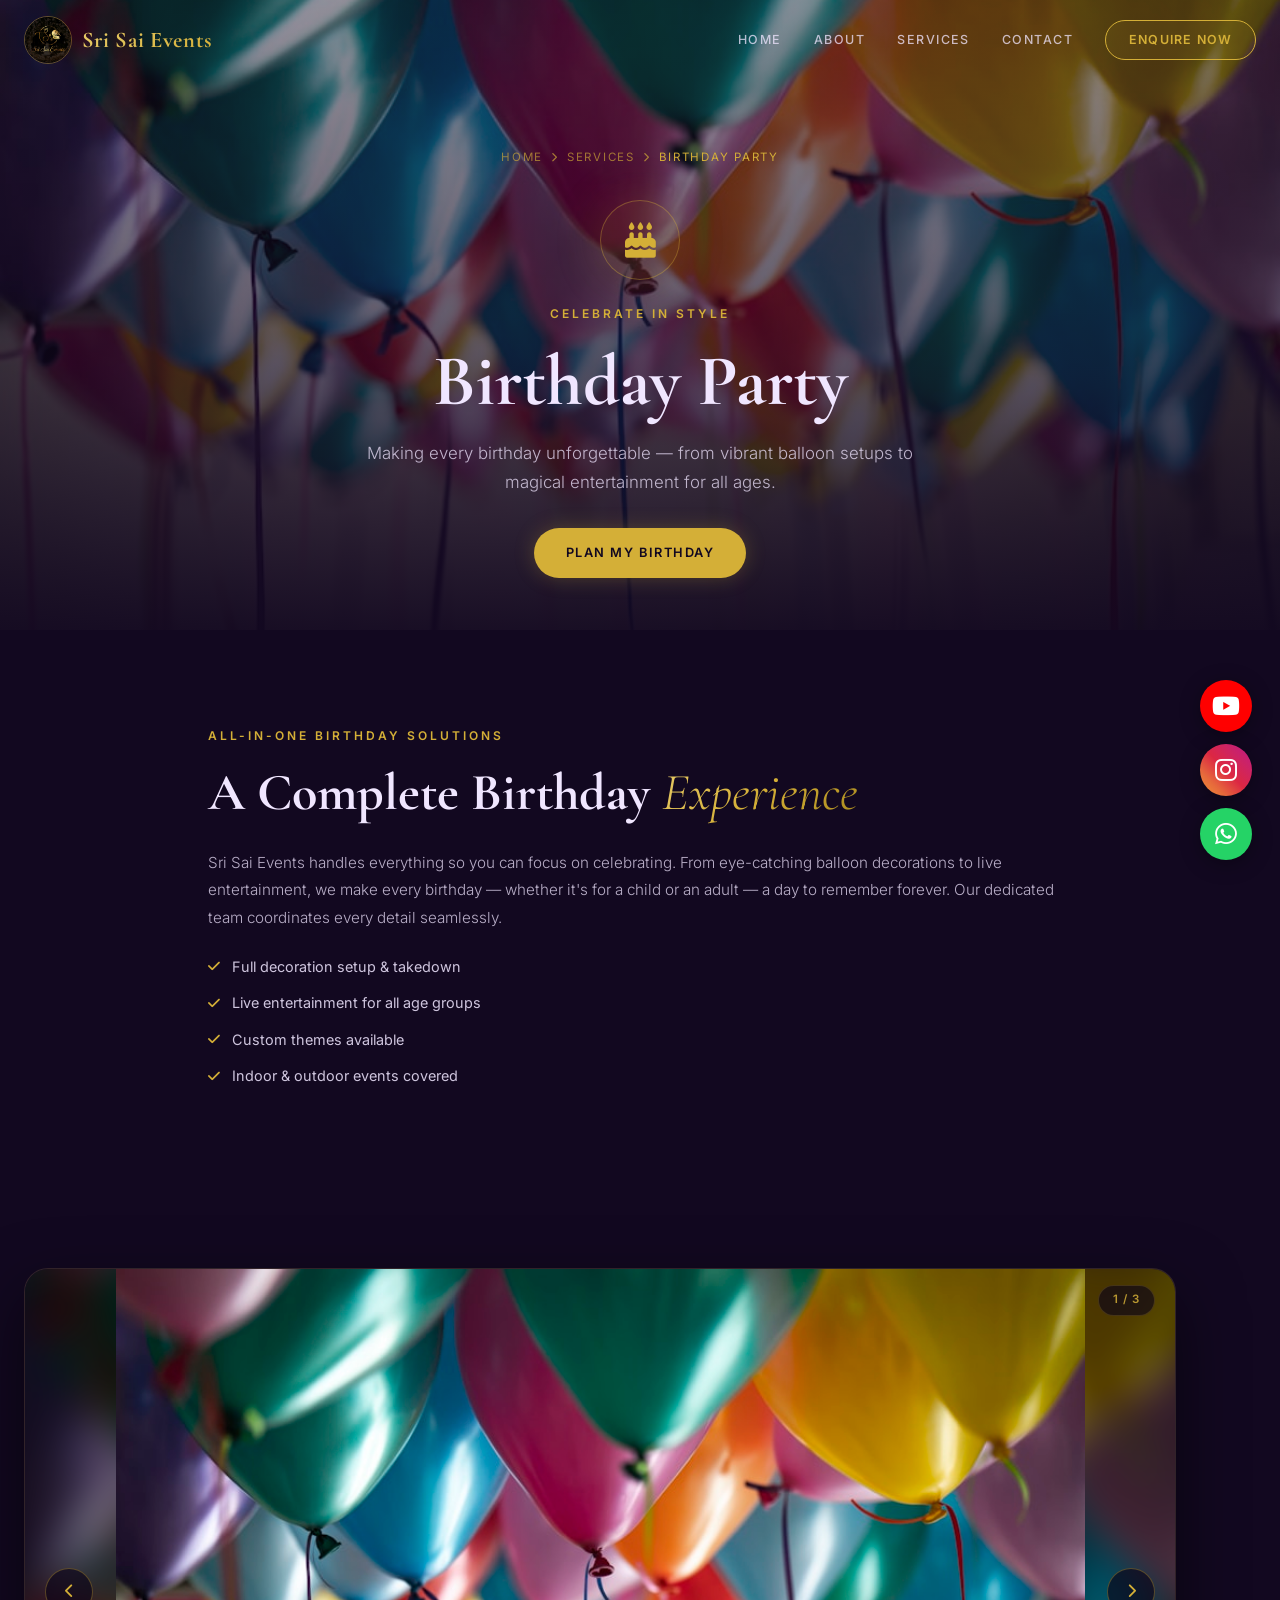
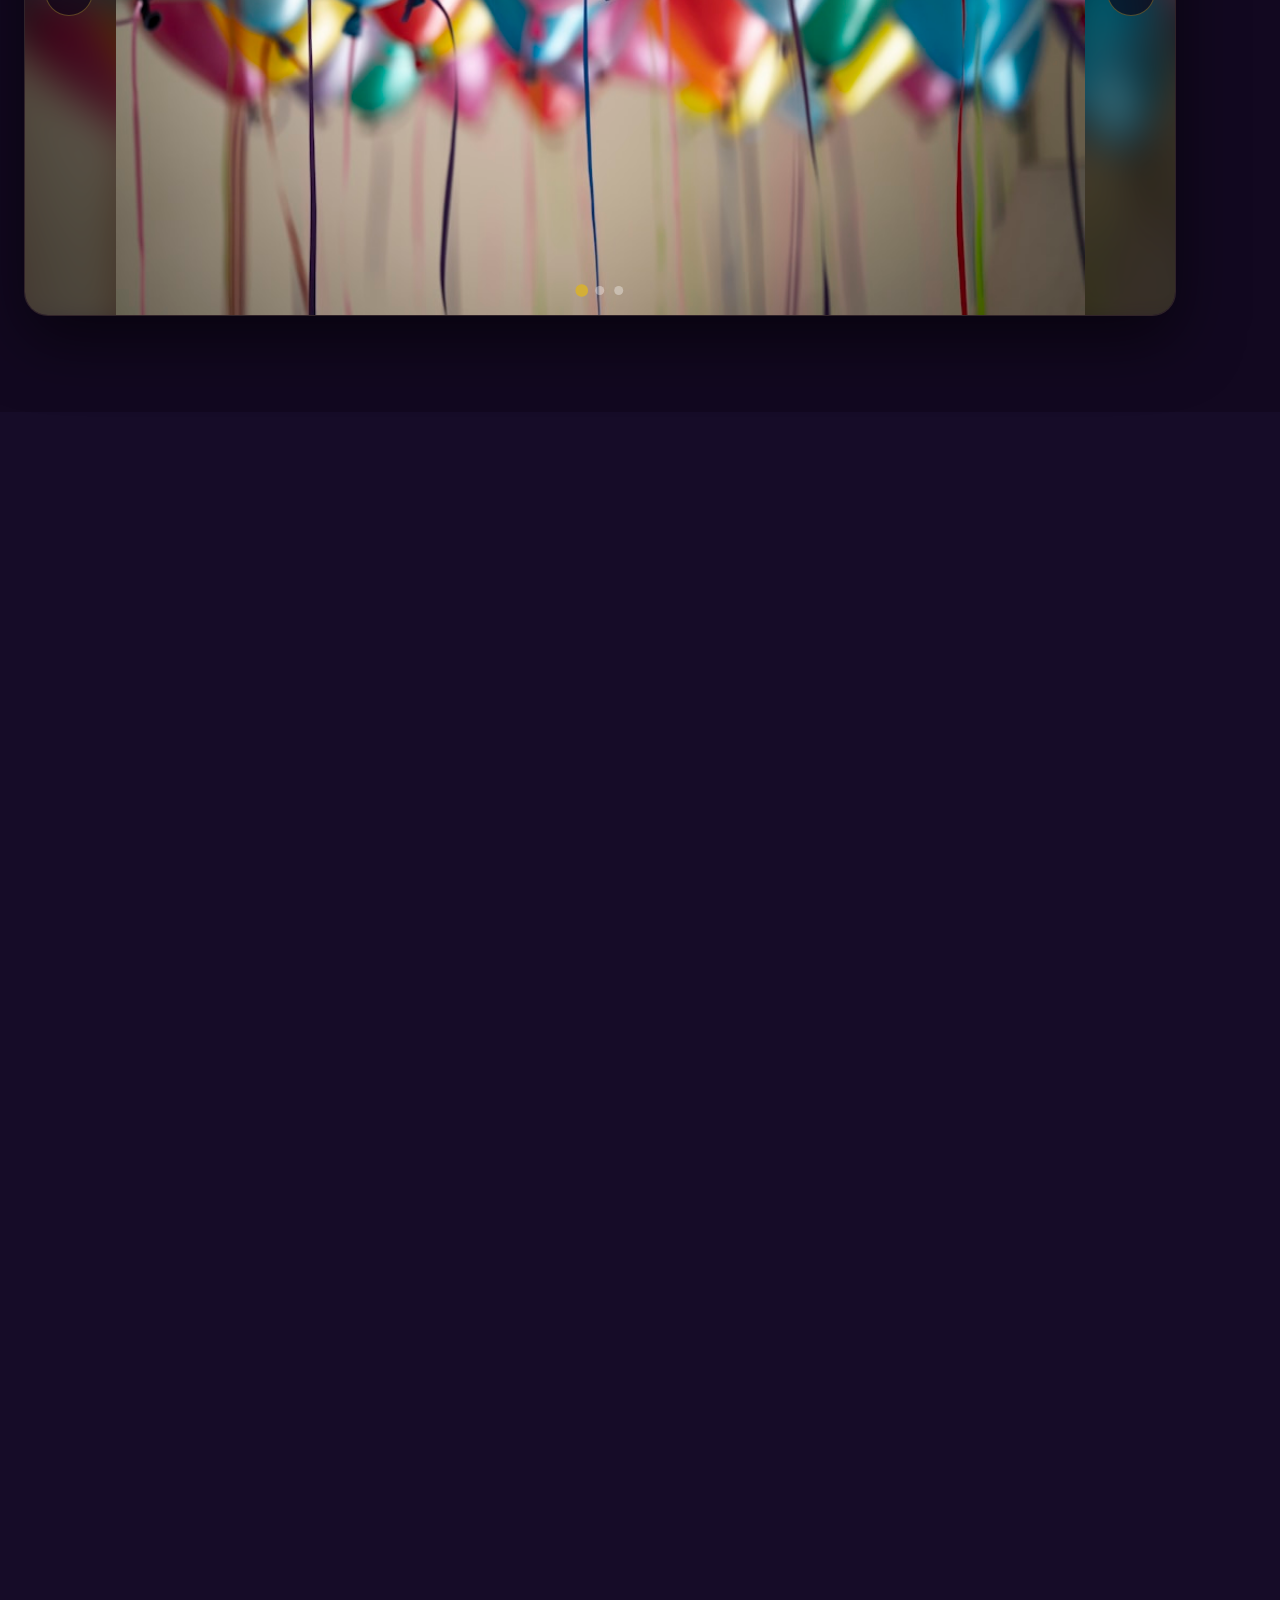
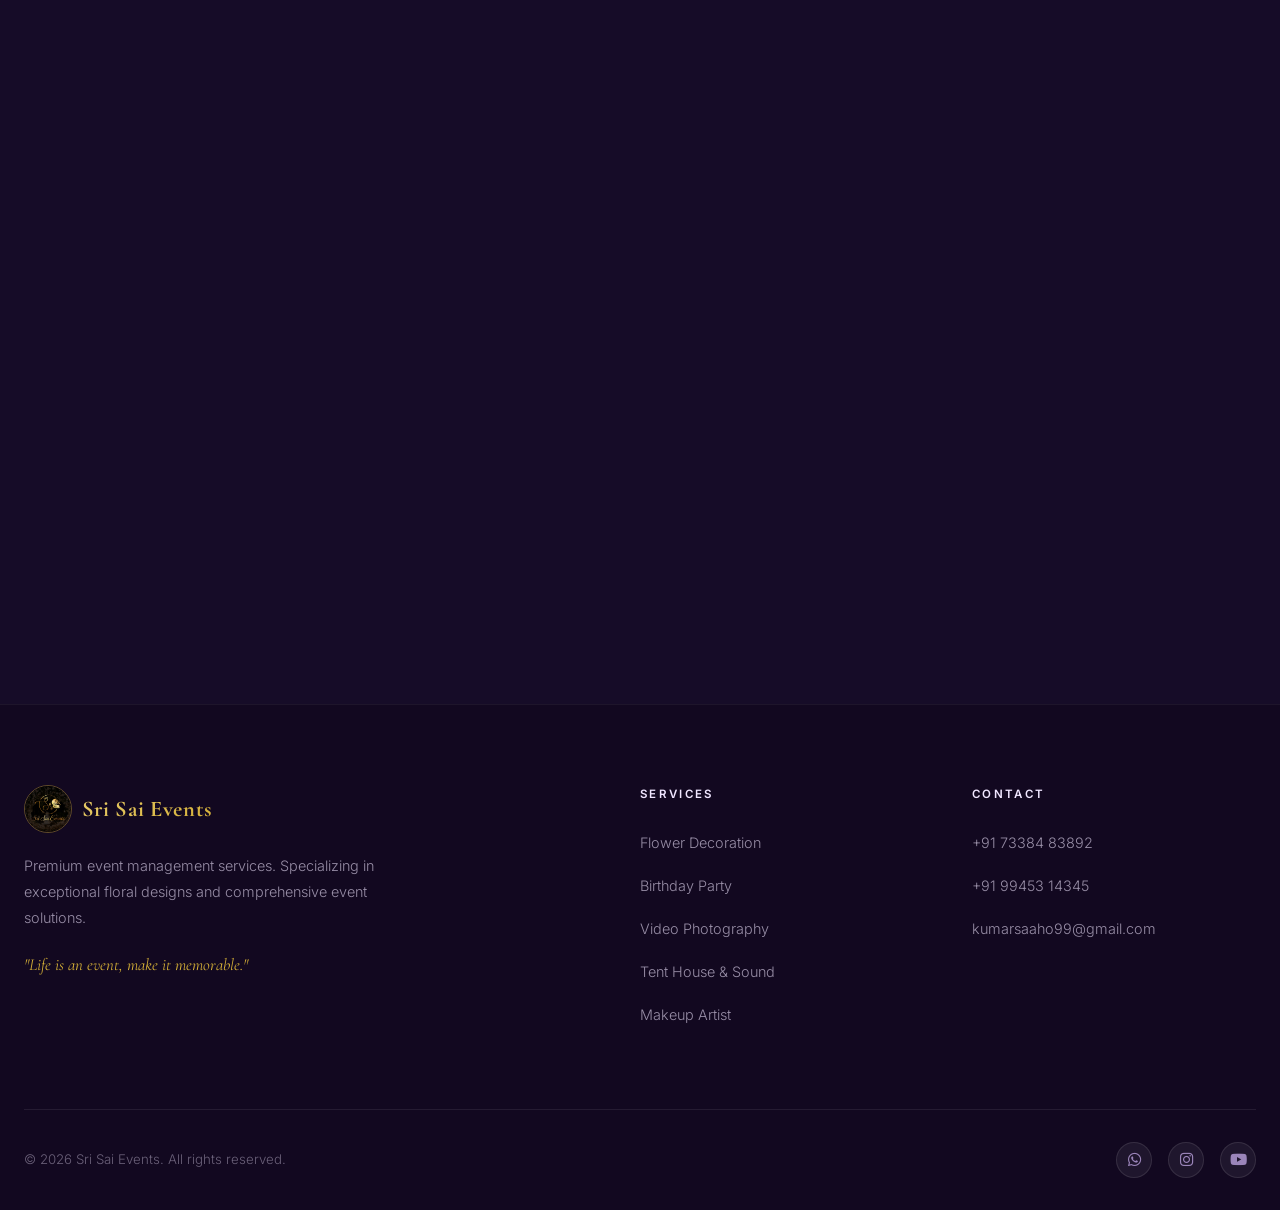
==== birthday-party.html @ 198c465e "Initial Version" ====
<!DOCTYPE html>
<html lang="en">
<head>
  <meta charset="UTF-8" />
  <meta name="viewport" content="width=device-width, initial-scale=1.0" />
  <title>Birthday Party Services | Sri Sai Events</title>
  <!-- Local fonts (no Google Fonts CDN dependency) -->
  <link rel="stylesheet" href="css/google-fonts.css" />
  <!-- Local Font Awesome (no CDN dependency) -->
  <link rel="stylesheet" href="css/fontawesome/css/all.min.css" />
  <link rel="stylesheet" href="styles.css" />
  <link rel="stylesheet" href="service-pages.css" />
</head>
<body>

  <!-- NAVBAR -->
  <nav id="navbar">
    <div class="container nav-inner">
      <a href="index.html" class="nav-logo">
        <img src="logo.png" alt="Sri Sai Events Logo" class="nav-logo-img" />
        <span class="logo-text">Sri Sai Events</span>
      </a>
      <div class="nav-links">
        <a href="index.html" class="nav-link">Home</a>
        <a href="index.html#about" class="nav-link">About</a>
        <a href="index.html#gallery" class="nav-link">Services</a>
        <a href="index.html#contact" class="nav-link">Contact</a>
        <a href="index.html#contact" class="btn-outline-gold">Enquire Now</a>
      </div>
      <button class="hamburger" id="hamburger" aria-label="Toggle menu">
        <span></span><span></span><span></span>
      </button>
    </div>
    <div class="mobile-menu" id="mobileMenu">
      <a href="index.html" class="mobile-link" onclick="closeMobile()">Home</a>
      <a href="index.html#gallery" class="mobile-link" onclick="closeMobile()">Services</a>
      <a href="index.html#contact" class="mobile-link" onclick="closeMobile()">Contact</a>
      <a href="index.html#contact" class="btn-gold mobile-cta" onclick="closeMobile()">Enquire Now</a>
    </div>
  </nav>

  <!-- PAGE HERO -->
  <section class="page-hero">
    <div class="page-hero-bg">
      <img src="images/birthday-party/01.jpg" alt="Birthday party by Sri Sai Events" />
    </div>
    <div class="page-hero-overlay"></div>
    <div class="page-hero-content container">
      <nav class="breadcrumb">
        <a href="index.html">Home</a>
        <i class="fa-solid fa-chevron-right" style="font-size:0.6rem"></i>
        <a href="index.html#services">Services</a>
        <i class="fa-solid fa-chevron-right" style="font-size:0.6rem"></i>
        <span>Birthday Party</span>
      </nav>
      <div class="page-hero-icon"><i class="fa-solid fa-cake-candles"></i></div>
      <p class="section-eyebrow">Celebrate in Style</p>
      <h1 class="page-hero-title">Birthday Party</h1>
      <p class="page-hero-desc">Making every birthday unforgettable — from vibrant balloon setups to magical entertainment for all ages.</p>
      <a href="index.html#contact" class="btn-gold">Plan My Birthday</a>
    </div>
  </section>

  <!-- OVERVIEW (with integrated gallery) -->
  <section class="sp-overview section-pad">
    <div class="container">
      <div class="sp-overview-text fade-in" style="max-width: 54rem; margin: 0 auto 3rem;">
        <p class="section-eyebrow">All-in-One Birthday Solutions</p>
        <h2 class="section-title">A Complete Birthday <span class="gold-italic">Experience</span></h2>
        <p class="sp-desc">Sri Sai Events handles everything so you can focus on celebrating. From eye-catching balloon decorations to live entertainment, we make every birthday — whether it's for a child or an adult — a day to remember forever. Our dedicated team coordinates every detail seamlessly.</p>
        <div class="sp-highlights">
          <div class="sp-highlight-item"><i class="fa-solid fa-check"></i> Full decoration setup & takedown</div>
          <div class="sp-highlight-item"><i class="fa-solid fa-check"></i> Live entertainment for all age groups</div>
          <div class="sp-highlight-item"><i class="fa-solid fa-check"></i> Custom themes available</div>
          <div class="sp-highlight-item"><i class="fa-solid fa-check"></i> Indoor & outdoor events covered</div>
        </div>
      </div>

      <!-- Gallery integrated into overview — dynamically populated from images/birthday-party/ -->
      <div class="section-header" style="margin-bottom: 2rem;">
        <p class="section-eyebrow fade-in">Our Work</p>
        <h2 class="section-title fade-in delay-1">Birthday <span class="gold-italic">Highlights</span></h2>
      </div>
      <div class="sp-gallery-carousel" id="birthday-gallery" data-image-folder="images/birthday-party">
        <!-- Slides injected by JavaScript -->
        <button class="sgc-btn sgc-prev" aria-label="Previous slide"><i class="fa-solid fa-chevron-left"></i></button>
        <button class="sgc-btn sgc-next" aria-label="Next slide"><i class="fa-solid fa-chevron-right"></i></button>
        <div class="sgc-dots"></div>
        <span class="sgc-counter"></span>
      </div>
    </div>
  </section>

  <!-- SUB-SERVICES -->
  <section class="sp-sub section-pad" style="background:var(--bg-alt)">
    <div class="container">
      <div class="section-header">
        <p class="section-eyebrow fade-in">Our Services</p>
        <h2 class="section-title fade-in delay-1">Everything You Need for a <span class="gold-italic">Perfect Birthday</span></h2>
      </div>
      <div class="sub-services-grid">

        <div class="sub-service-card fade-in">
          <div class="ss-icon"><i class="fa-solid fa-circle-dot"></i></div>
          <h3 class="ss-name">Balloon Decoration</h3>
          <p class="ss-desc">Creative balloon arches, columns, bouquets, ceiling installations, and number/letter balloons — turning any space into a festive wonderland.</p>
          <ul class="ss-list">
            <li>Balloon arches &amp; pillars</li>
            <li>Ceiling balloon installations</li>
            <li>Number &amp; letter balloons</li>
            <li>Themed balloon setups</li>
          </ul>
        </div>

        <div class="sub-service-card fade-in delay-1">
          <div class="ss-icon"><i class="fa-solid fa-wand-sparkles"></i></div>
          <h3 class="ss-name">Magic Show</h3>
          <p class="ss-desc">An enchanting live magic performance that captivates both kids and adults. Our professional magicians create moments of wonder and laughter.</p>
          <ul class="ss-list">
            <li>Stage magic performances</li>
            <li>Interactive audience magic</li>
            <li>Illusion &amp; mind-reading acts</li>
            <li>Kid-friendly magic routines</li>
          </ul>
        </div>

        <div class="sub-service-card fade-in delay-2">
          <div class="ss-icon"><i class="fa-solid fa-hands-holding"></i></div>
          <h3 class="ss-name">Carry Catcher</h3>
          <p class="ss-desc">Professional event support staff who assist guests, manage the flow of the celebration, and ensure every moment runs perfectly.</p>
          <ul class="ss-list">
            <li>Guest assistance &amp; coordination</li>
            <li>Gift &amp; goodie bag management</li>
            <li>Event flow management</li>
            <li>Setup &amp; clearance support</li>
          </ul>
        </div>

        <div class="sub-service-card fade-in delay-3">
          <div class="ss-icon"><i class="fa-solid fa-wind"></i></div>
          <h3 class="ss-name">Balloon Modelling</h3>
          <p class="ss-desc">Interactive balloon twisting and modelling by skilled artists — creating animals, flowers, swords, and custom shapes on the spot.</p>
          <ul class="ss-list">
            <li>Animal &amp; character models</li>
            <li>Flower &amp; hat creations</li>
            <li>Custom guest requests</li>
            <li>Live interaction with kids</li>
          </ul>
        </div>

        <div class="sub-service-card fade-in">
          <div class="ss-icon"><i class="fa-solid fa-pen-nib"></i></div>
          <h3 class="ss-name">Tattoo Artist</h3>
          <p class="ss-desc">Fun temporary tattoo designs applied by a skilled artist — a big hit with kids and adults alike. Safe, vibrant, and washes off easily.</p>
          <ul class="ss-list">
            <li>100+ design options</li>
            <li>Glitter &amp; henna tattoos</li>
            <li>Custom name/character tattoos</li>
            <li>Safe, skin-friendly materials</li>
          </ul>
        </div>

        <div class="sub-service-card fade-in delay-1">
          <div class="ss-icon"><i class="fa-solid fa-microphone"></i></div>
          <h3 class="ss-name">Anchor / MC</h3>
          <p class="ss-desc">A dynamic, charismatic anchor who keeps the energy high, conducts games, announces segments, and makes your event truly memorable.</p>
          <ul class="ss-list">
            <li>Bilingual hosting (English &amp; Telugu)</li>
            <li>Interactive party games</li>
            <li>Cake-cutting ceremonies</li>
            <li>Birthday game coordination</li>
          </ul>
        </div>

      </div>
    </div>
  </section>

  <!-- CTA -->
  <section class="sp-cta section-pad" style="background:var(--bg-alt)">
    <div class="container">
      <div class="sp-cta-card fade-in">
        <div class="sp-cta-icon"><i class="fa-solid fa-cake-candles"></i></div>
        <h2 class="section-title">Let's Plan an <span class="gold-italic">Unforgettable Birthday!</span></h2>
        <p>Contact us today and we'll create the perfect birthday experience tailored just for you.</p>
        <div class="sp-cta-btns">
          <a href="https://wa.me/917338483892?text=Hi%20Sri%20Sai%20Events%2C%20I'm%20interested%20in%20Birthday%20Party%20services." target="_blank" class="btn-submit-wa"><i class="fa-brands fa-whatsapp"></i> WhatsApp Us</a>
          <a href="mailto:kumarsaaho99@gmail.com?subject=Enquiry%20-%20Birthday%20Party&body=Hi%20Sri%20Sai%20Events%2C%0A%0AI%20am%20interested%20in%20your%20Birthday%20Party%20services.%0A%0APlease%20contact%20me." class="btn-submit-email"><i class="fa-solid fa-envelope"></i> Email Us</a>
        </div>
      </div>
    </div>
  </section>

  <!-- FOOTER -->
  <footer class="footer">
    <div class="container">
      <div class="footer-grid">
        <div class="footer-brand">
          <a href="index.html" class="nav-logo">
            <img src="logo.png" alt="Sri Sai Events Logo" class="nav-logo-img" />
            <span class="logo-text">Sri Sai Events</span>
          </a>
          <p class="footer-desc">Premium event management services. Specializing in exceptional floral designs and comprehensive event solutions.</p>
          <p class="footer-tagline">"Life is an event, make it memorable."</p>
        </div>
        <div class="footer-links-col">
          <h4 class="footer-heading">Services</h4>
          <ul class="footer-list">
            <li><a href="flower-decoration.html">Flower Decoration</a></li>
            <li><a href="birthday-party.html">Birthday Party</a></li>
            <li><a href="video-photography.html">Video Photography</a></li>
            <li><a href="tent-house.html">Tent House &amp; Sound</a></li>
            <li><a href="makeup-artist.html">Makeup Artist</a></li>
          </ul>
        </div>
        <div class="footer-links-col">
          <h4 class="footer-heading">Contact</h4>
          <ul class="footer-list">
            <li><a href="tel:+917338483892">+91 73384 83892</a></li>
            <li><a href="tel:+919945314345">+91 99453 14345</a></li>
            <li><a href="mailto:kumarsaaho99@gmail.com">kumarsaaho99@gmail.com</a></li>
          </ul>
        </div>
      </div>
      <div class="footer-bottom">
        <p>&copy; <span id="year"></span> Sri Sai Events. All rights reserved.</p>
        <div class="footer-socials">
          <a href="https://wa.me/917338483892" target="_blank"><i class="fa-brands fa-whatsapp"></i></a>
          <a href="https://www.instagram.com/srisaievents143/" target="_blank"><i class="fa-brands fa-instagram"></i></a>
          <a href="https://www.youtube.com/@SriSaievents143/shorts" target="_blank"><i class="fa-brands fa-youtube"></i></a>
        </div>
      </div>
    </div>
  </footer>

  <!-- FLOATING BUTTONS -->
  <a href="https://www.youtube.com/@SriSaievents143/shorts" target="_blank" class="float-btn float-yt" aria-label="YouTube"><i class="fa-brands fa-youtube"></i><span class="float-tooltip">Our YouTube</span></a>
  <a href="https://www.instagram.com/srisaievents143/" target="_blank" class="float-btn float-insta" aria-label="Instagram"><i class="fa-brands fa-instagram"></i><span class="float-tooltip">Follow on Instagram</span></a>
  <a href="https://wa.me/917338483892" target="_blank" class="float-btn float-wa" aria-label="WhatsApp"><i class="fa-brands fa-whatsapp"></i><span class="float-tooltip">Chat on WhatsApp</span></a>

  <script src="script.js"></script>
</body>
</html>
---- css/google-fonts.css ----
@font-face {
  font-family: 'Cormorant Garamond';
  font-style: italic;
  font-weight: 300;
  font-display: swap;
  src: url('../fonts/cormorant/CormorantGaramond-LightItalic.ttf') format('truetype');
}
@font-face {
  font-family: 'Cormorant Garamond';
  font-style: italic;
  font-weight: 400;
  font-display: swap;
  src: url('../fonts/cormorant/CormorantGaramond-Italic.ttf') format('truetype');
}
@font-face {
  font-family: 'Cormorant Garamond';
  font-style: normal;
  font-weight: 400;
  font-display: swap;
  src: url('../fonts/cormorant/CormorantGaramond-Regular.ttf') format('truetype');
}
@font-face {
  font-family: 'Cormorant Garamond';
  font-style: normal;
  font-weight: 600;
  font-display: swap;
  src: url('../fonts/cormorant/CormorantGaramond-SemiBold.ttf') format('truetype');
}
@font-face {
  font-family: 'Cormorant Garamond';
  font-style: normal;
  font-weight: 700;
  font-display: swap;
  src: url('../fonts/cormorant/CormorantGaramond-Bold.ttf') format('truetype');
}
@font-face {
  font-family: 'Inter';
  font-style: normal;
  font-weight: 300;
  font-display: swap;
  src: url('../fonts/inter/Inter-Light.ttf') format('truetype');
}
@font-face {
  font-family: 'Inter';
  font-style: normal;
  font-weight: 400;
  font-display: swap;
  src: url('../fonts/inter/Inter-Regular.ttf') format('truetype');
}
@font-face {
  font-family: 'Inter';
  font-style: normal;
  font-weight: 500;
  font-display: swap;
  src: url('../fonts/inter/Inter-Medium.ttf') format('truetype');
}
@font-face {
  font-family: 'Inter';
  font-style: normal;
  font-weight: 600;
  font-display: swap;
  src: url('../fonts/inter/Inter-SemiBold.ttf') format('truetype');
}
---- styles.css ----
/* ═══════════════════════════════════════════════════════════
   SRI SAI EVENTS — styles.css
   Deep regal purple + gold theme
═══════════════════════════════════════════════════════════ */

/* ── VARIABLES ──────────────────────────────────────────── */
:root {
  --bg:          #120820;
  --bg-card:     #1a0e2e;
  --bg-alt:      #160c28;

  --gold:        #d4af37;
  --gold-light:  #e8cc6a;
  --gold-dark:   #a8891e;

  --fg:          #f0e6ff;
  --fg-muted:    #9b85ba;
  --fg-dim:      #6b5a82;

  --border:      rgba(212,175,55,0.18);
  --border-card: rgba(212,175,55,0.10);

  --radius:      1rem;
  --transition:  0.3s ease;

  --font-serif: 'Cormorant Garamond', Georgia, serif;
  --font-sans:  'Inter', system-ui, sans-serif;
}

/* ── RESET & BASE ───────────────────────────────────────── */
*, *::before, *::after { box-sizing: border-box; margin: 0; padding: 0; }
html { scroll-behavior: smooth; font-size: 16px; }
body {
  font-family: var(--font-sans);
  background: var(--bg);
  color: var(--fg);
  line-height: 1.7;
  overflow-x: hidden;
}
img { display: block; max-width: 100%; }
a { text-decoration: none; color: inherit; }
ul { list-style: none; }

/* ── UTILITY ────────────────────────────────────────────── */
.container { width: 100%; max-width: 1280px; margin: 0 auto; padding: 0 1.5rem; }
.section-pad { padding: 6rem 0; }

.section-eyebrow {
  font-family: var(--font-sans);
  font-size: 0.75rem;
  font-weight: 600;
  letter-spacing: 0.25em;
  text-transform: uppercase;
  color: var(--gold);
  margin-bottom: 1rem;
}

.section-title {
  font-family: var(--font-serif);
  font-size: clamp(2rem, 5vw, 3.25rem);
  font-weight: 700;
  color: var(--fg);
  line-height: 1.2;
}

.section-header { text-align: center; margin-bottom: 4rem; }

.gold-italic {
  font-style: italic;
  font-weight: 300;
  background: linear-gradient(135deg, var(--gold-light), var(--gold), var(--gold-dark));
  -webkit-background-clip: text;
  -webkit-text-fill-color: transparent;
  background-clip: text;
}

.gold { color: var(--gold); }

/* ── BUTTONS ────────────────────────────────────────────── */
.btn-gold {
  display: inline-flex; align-items: center; gap: 0.5rem;
  padding: 0.875rem 2rem;
  background: var(--gold); color: #120820;
  font-size: 0.8rem; font-weight: 700;
  letter-spacing: 0.12em; text-transform: uppercase;
  border-radius: 100px; border: none; cursor: pointer;
  transition: background var(--transition), transform var(--transition), box-shadow var(--transition);
  box-shadow: 0 0 20px rgba(212,175,55,0.25);
}
.btn-gold:hover { background: var(--gold-light); transform: translateY(-2px); box-shadow: 0 0 32px rgba(212,175,55,0.45); }

.btn-ghost-gold {
  display: inline-flex; align-items: center; gap: 0.5rem;
  padding: 0.875rem 2rem;
  background: transparent; color: var(--gold);
  font-size: 0.8rem; font-weight: 600;
  letter-spacing: 0.12em; text-transform: uppercase;
  border-radius: 100px; border: 1px solid rgba(212,175,55,0.5);
  transition: background var(--transition), transform var(--transition); cursor: pointer;
}
.btn-ghost-gold:hover { background: rgba(212,175,55,0.1); transform: translateY(-2px); }

.btn-ghost-red {
  display: inline-flex; align-items: center; gap: 0.5rem;
  padding: 0.875rem 2rem;
  background: transparent; color: #ff3b3b;
  font-size: 0.8rem; font-weight: 600;
  letter-spacing: 0.12em; text-transform: uppercase;
  border-radius: 100px; border: 1px solid rgba(255,59,59,0.5);
  transition: background var(--transition), transform var(--transition); cursor: pointer;
}
.btn-ghost-red:hover { background: rgba(255,59,59,0.1); transform: translateY(-2px); }

.btn-outline-gold {
  display: inline-flex; align-items: center;
  padding: 0.5rem 1.4rem;
  background: rgba(212,175,55,0.08); color: var(--gold);
  font-size: 0.78rem; font-weight: 600;
  letter-spacing: 0.1em; text-transform: uppercase;
  border-radius: 100px; border: 1px solid var(--gold);
  transition: background var(--transition), color var(--transition);
}
.btn-outline-gold:hover { background: var(--gold); color: #120820; }

/* ── ANIMATIONS ─────────────────────────────────────────── */
.animate-in {
  opacity: 0; transform: translateY(32px);
  animation: slideUp 0.9s cubic-bezier(0.22,0.61,0.36,1) forwards;
}
.animate-in.delay-1 { animation-delay: 0.25s; }
.animate-in.delay-2 { animation-delay: 0.5s; }
.animate-in.delay-3 { animation-delay: 0.75s; }
.animate-in.delay-4 { animation-delay: 1s; }

@keyframes slideUp { to { opacity: 1; transform: translateY(0); } }

.fade-in {
  opacity: 0; transform: translateY(28px);
  transition: opacity 0.7s ease, transform 0.7s ease;
}
.fade-in.delay-1 { transition-delay: 0.15s; }
.fade-in.delay-2 { transition-delay: 0.3s; }
.fade-in.delay-3 { transition-delay: 0.45s; }
.fade-in.visible  { opacity: 1; transform: translateY(0); }

/* ── NAVBAR ─────────────────────────────────────────────── */
#navbar {
  position: fixed; top: 0; left: 0; right: 0; z-index: 1000;
  padding: 1rem 0;
  transition: background var(--transition), padding var(--transition), box-shadow var(--transition), border-color var(--transition);
  border-bottom: 1px solid transparent;
}
#navbar.scrolled {
  background: rgba(18,8,32,0.92);
  backdrop-filter: blur(16px); -webkit-backdrop-filter: blur(16px);
  padding: 0.6rem 0;
  box-shadow: 0 4px 32px rgba(0,0,0,0.4);
  border-color: rgba(255,255,255,0.05);
}

.nav-inner { display: flex; align-items: center; justify-content: space-between; }

.nav-logo { display: flex; align-items: center; gap: 0.6rem; }
.nav-logo-img {
  height: 3rem; width: 3rem;
  object-fit: cover; border-radius: 50%;
  border: 1px solid rgba(212,175,55,0.4);
}
.logo-text {
  font-family: var(--font-serif); font-size: 1.4rem; font-weight: 700;
  background: linear-gradient(135deg, var(--gold-light), var(--gold));
  -webkit-background-clip: text; -webkit-text-fill-color: transparent; background-clip: text;
  letter-spacing: 0.03em;
}

.nav-links { display: flex; align-items: center; gap: 2rem; }

.nav-link {
  font-size: 0.78rem; font-weight: 500;
  letter-spacing: 0.12em; text-transform: uppercase;
  color: rgba(240,230,255,0.75);
  transition: color var(--transition); position: relative;
}
.nav-link::after {
  content: ''; position: absolute; bottom: -4px; left: 0;
  width: 0; height: 2px; background: var(--gold);
  transition: width var(--transition);
}
.nav-link:hover { color: var(--gold); }
.nav-link:hover::after { width: 100%; }

.hamburger {
  display: none; flex-direction: column; gap: 5px;
  background: none; border: none; cursor: pointer; padding: 0.5rem;
}
.hamburger span {
  display: block; width: 24px; height: 2px;
  background: var(--gold); border-radius: 2px;
  transition: transform var(--transition), opacity var(--transition);
}
.hamburger.open span:nth-child(1) { transform: translateY(7px) rotate(45deg); }
.hamburger.open span:nth-child(2) { opacity: 0; }
.hamburger.open span:nth-child(3) { transform: translateY(-7px) rotate(-45deg); }

.mobile-menu {
  display: none; flex-direction: column; align-items: center; gap: 1.5rem;
  padding: 0 1.5rem;
  background: rgba(18,8,32,0.97); backdrop-filter: blur(20px);
  border-top: 1px solid rgba(255,255,255,0.06);
  max-height: 0; overflow: hidden;
  transition: max-height 0.4s ease, padding 0.4s ease;
}
.mobile-menu.open { max-height: 500px; padding: 2rem 1.5rem; }

.mobile-link {
  font-family: var(--font-serif); font-size: 1.1rem;
  letter-spacing: 0.15em; text-transform: uppercase;
  color: rgba(240,230,255,0.85); transition: color var(--transition);
}
.mobile-link:hover { color: var(--gold); }
.mobile-cta { margin-top: 0.5rem; }

/* ── HERO ───────────────────────────────────────────────── */
.hero {
  position: relative; min-height: 100vh;
  display: flex; align-items: center; justify-content: center;
  overflow: hidden;
}
.hero-bg { position: absolute; inset: 0; z-index: 0; }
.hero-bg-img { width: 100%; height: 100%; object-fit: cover; object-position: center; }
.hero-overlay {
  position: absolute; inset: 0;
  background: linear-gradient(to bottom, rgba(18,8,32,0.55) 0%, rgba(18,8,32,0.72) 50%, rgba(18,8,32,0.98) 100%);
}

.hero-content {
  position: relative; z-index: 10; text-align: center;
  display: flex; flex-direction: column; align-items: center; padding-top: 5rem;
}

.hero-brand-img {
  height: 14rem; width: 14rem;
  object-fit: cover; border-radius: 50%;
  box-shadow: 0 0 60px rgba(212,175,55,0.3), 0 0 120px rgba(212,175,55,0.1);
  border: 2px solid rgba(212,175,55,0.4);
  margin-bottom: 1.5rem;
}

.hero-eyebrow {
  font-size: 0.75rem; font-weight: 600;
  letter-spacing: 0.25em; text-transform: uppercase;
  color: var(--gold); margin-bottom: 1rem;
}

.hero-title {
  font-family: var(--font-serif);
  font-size: clamp(2.5rem, 8vw, 5.5rem);
  font-weight: 700; color: var(--fg); line-height: 1.15;
  margin-bottom: 2.5rem;
}

.hero-cta { display: flex; flex-wrap: wrap; gap: 1rem; justify-content: center; }

.scroll-indicator {
  position: absolute; bottom: 2.5rem; left: 50%; transform: translateX(-50%);
  display: flex; flex-direction: column; align-items: center; gap: 0.5rem; z-index: 10;
}
.scroll-label { font-size: 0.65rem; letter-spacing: 0.3em; text-transform: uppercase; color: rgba(212,175,55,0.6); }
.scroll-line {
  width: 1px; height: 3rem;
  background: linear-gradient(to bottom, var(--gold), transparent);
  animation: scrollPulse 2s ease-in-out infinite;
}
@keyframes scrollPulse {
  0%, 100% { transform: scaleY(1); opacity: 0.6; }
  50%       { transform: scaleY(1.3); opacity: 1; }
}

/* ── ABOUT ──────────────────────────────────────────────── */
.about { background: var(--bg-alt); }
.about-grid { display: grid; grid-template-columns: 1fr 1fr; gap: 5rem; align-items: center; }
.about-img-wrap { position: relative; }
.about-img-frame {
  border-radius: 50% 50% 1rem 1rem; overflow: hidden;
  border: 4px solid rgba(212,175,55,0.2); aspect-ratio: 4/5; position: relative;
}
.about-img-overlay { position: absolute; inset: 0; background: rgba(212,175,55,0.15); mix-blend-mode: overlay; z-index: 1; }
.about-img { width: 100%; height: 100%; object-fit: cover; }

.founded-badge {
  position: absolute; bottom: -2rem; right: -2rem;
  width: 10rem; height: 10rem;
  background: var(--bg); border: 1px solid rgba(212,175,55,0.3);
  border-radius: 50%; display: flex; flex-direction: column;
  align-items: center; justify-content: center;
  box-shadow: 0 10px 40px rgba(0,0,0,0.4);
}
.founded-year {
  font-family: var(--font-serif); font-size: 2.5rem; font-weight: 700;
  background: linear-gradient(135deg, var(--gold-light), var(--gold));
  -webkit-background-clip: text; -webkit-text-fill-color: transparent; background-clip: text;
  line-height: 1;
}
.founded-label { font-size: 0.65rem; letter-spacing: 0.2em; text-transform: uppercase; color: var(--fg-muted); margin-top: 0.25rem; }

.about-body { display: flex; flex-direction: column; gap: 1rem; color: rgba(240,230,255,0.75); font-weight: 300; margin: 1.75rem 0; }

.stats-grid { display: grid; grid-template-columns: 1fr 1fr; gap: 1.5rem; margin-top: 3rem; }
.stat-item { display: flex; align-items: center; gap: 1rem; }
.stat-icon {
  width: 3rem; height: 3rem; border-radius: 50%;
  background: rgba(212,175,55,0.1); display: flex; align-items: center;
  justify-content: center; color: var(--gold); font-size: 1.1rem; flex-shrink: 0;
}
.stat-value { font-family: var(--font-serif); font-size: 1.6rem; font-weight: 700; color: var(--fg); line-height: 1; }
.stat-label { font-size: 0.68rem; letter-spacing: 0.12em; text-transform: uppercase; color: var(--fg-muted); margin-top: 0.2rem; }

/* ── SERVICES ───────────────────────────────────────────── */
.services { background: var(--bg); }
.services-grid { display: grid; grid-template-columns: repeat(auto-fill, minmax(260px, 1fr)); gap: 1.5rem; }

.service-card {
  position: relative; padding: 2rem;
  border-radius: var(--radius); border: 1px solid var(--border-card);
  background: var(--bg-card);
  transition: border-color var(--transition), background var(--transition), transform var(--transition), box-shadow var(--transition);
  overflow: hidden;
}
.service-card::after {
  content: ''; position: absolute; inset: 0; border-radius: var(--radius);
  border: 2px solid transparent; transition: border-color var(--transition); pointer-events: none;
}
.service-card:hover { border-color: rgba(212,175,55,0.3); transform: translateY(-4px); box-shadow: 0 12px 40px rgba(0,0,0,0.3); }
.service-card:hover::after { border-color: rgba(212,175,55,0.15); }
.service-card.highlight { background: rgba(212,175,55,0.06); border-color: rgba(212,175,55,0.35); }
.service-card.highlight:hover { background: rgba(212,175,55,0.12); }

.specialty-badge {
  position: absolute; top: 0; right: 2rem; transform: translateY(-50%);
  padding: 0.25rem 0.875rem;
  background: var(--gold); color: #120820;
  font-size: 0.65rem; font-weight: 700; letter-spacing: 0.12em; text-transform: uppercase;
  border-radius: 100px; box-shadow: 0 4px 16px rgba(212,175,55,0.35);
}

.service-icon {
  width: 3.5rem; height: 3.5rem; border-radius: 0.75rem;
  background: rgba(212,175,55,0.08); display: flex; align-items: center;
  justify-content: center; color: var(--gold); font-size: 1.4rem;
  margin-bottom: 1.5rem; transition: transform var(--transition);
}
.service-card:hover .service-icon { transform: scale(1.12); }
.service-card.highlight .service-icon, .highlight-icon { background: var(--gold); color: #120820; }

.service-name { font-family: var(--font-serif); font-size: 1.2rem; font-weight: 700; color: var(--fg); margin-bottom: 0.75rem; }
.service-desc { font-size: 0.85rem; color: rgba(240,230,255,0.65); font-weight: 300; line-height: 1.65; }

/* ── GALLERY ────────────────────────────────────────────── */
.gallery { background: var(--bg-alt); }

.gallery-header {
  display: flex; align-items: flex-end; justify-content: space-between;
  flex-wrap: wrap; gap: 1.5rem; margin-bottom: 2.5rem;
}
.gallery-social { display: flex; gap: 1rem; flex-wrap: wrap; }

/* Top row: 3 equal columns */
.gallery-grid-top {
  display: grid; grid-template-columns: repeat(3, 1fr);
  gap: 1.25rem; margin-bottom: 1.25rem;
}
/* Bottom row: 2 equal columns (Grand Stage + Video Photography) */
.gallery-grid-bottom {
  display: grid; grid-template-columns: 1fr 1fr;
  gap: 1.25rem;
}

.gallery-item {
  position: relative; border-radius: var(--radius);
  overflow: hidden; cursor: pointer; aspect-ratio: 4/3;
}
.gallery-grid-bottom .gallery-item { aspect-ratio: 4/3; }

.gallery-item img {
  width: 100%; height: 100%; object-fit: cover;
  transition: transform 0.7s cubic-bezier(0.22,0.61,0.36,1);
}
.gallery-item:hover img { transform: scale(1.08); }

.gallery-overlay {
  position: absolute; inset: 0;
  background: linear-gradient(to top, rgba(18,8,32,0.92) 0%, rgba(18,8,32,0.1) 55%, transparent 100%);
  display: flex; flex-direction: column; justify-content: flex-end;
  padding: 1.5rem; z-index: 1;
  transition: background var(--transition);
}
.gallery-item:hover .gallery-overlay { background: linear-gradient(to top, rgba(18,8,32,0.82) 0%, rgba(18,8,32,0.2) 60%, transparent 100%); }

.gallery-category {
  display: inline-flex; align-items: center; gap: 0.4rem;
  font-size: 0.68rem; font-weight: 600;
  letter-spacing: 0.15em; text-transform: uppercase;
  color: var(--gold); margin-bottom: 0.5rem;
  opacity: 0; transform: translateY(6px);
  transition: opacity 0.35s ease, transform 0.35s ease;
}
.gallery-item:hover .gallery-category { opacity: 1; transform: translateY(0); }

.gallery-bar {
  width: 2.5rem; height: 3px; background: var(--gold);
  border-radius: 2px; margin-bottom: 0.6rem;
  transform: scaleX(0); transform-origin: left;
  transition: transform 0.4s ease 0.1s;
}
.gallery-item:hover .gallery-bar { transform: scaleX(1); }

.gallery-title {
  font-family: var(--font-serif); font-size: 1.3rem;
  font-weight: 700; color: var(--fg);
  transform: translateY(6px); transition: transform var(--transition);
}
.gallery-item:hover .gallery-title { transform: translateY(0); }

.gallery-cta {
  display: inline-flex; align-items: center; gap: 0.35rem;
  font-size: 0.72rem; font-weight: 600; letter-spacing: 0.12em; text-transform: uppercase;
  color: var(--gold); margin-top: 0.6rem;
  opacity: 0; transform: translateY(6px);
  transition: opacity 0.35s ease 0.1s, transform 0.35s ease 0.1s;
}
.gallery-item:hover .gallery-cta { opacity: 1; transform: translateY(0); }

a.gallery-item { display: block; text-decoration: none; }

.gallery-view-more { text-align: center; margin-top: 2.5rem; }

/* ── CONTACT ────────────────────────────────────────────── */
.contact { background: var(--bg-card); }
.contact-grid { display: grid; grid-template-columns: 2fr 3fr; gap: 5rem; align-items: start; }
.contact-details { display: flex; flex-direction: column; gap: 2rem; margin: 2rem 0; }
.contact-item { display: flex; align-items: flex-start; gap: 1rem; }
.contact-icon {
  width: 2.5rem; height: 2.5rem; border-radius: 50%;
  background: rgba(212,175,55,0.1); display: flex; align-items: center;
  justify-content: center; color: var(--gold); font-size: 1rem; flex-shrink: 0; margin-top: 0.25rem;
}
.contact-label { font-size: 0.68rem; letter-spacing: 0.15em; text-transform: uppercase; color: var(--fg-muted); font-weight: 500; margin-bottom: 0.35rem; }
.contact-value { display: block; font-family: var(--font-serif); font-size: 1.05rem; color: var(--fg); transition: color var(--transition); }
.contact-value:hover { color: var(--gold); }
.contact-mono { font-family: 'Courier New', Courier, monospace; font-size: 1rem; letter-spacing: 0.04em; }
.contact-sub { font-size: 0.9rem; color: rgba(240,230,255,0.6); font-weight: 300; }

.social-links { display: flex; gap: 0.875rem; margin-top: 2.5rem; }
.social-btn {
  width: 3rem; height: 3rem; border-radius: 50%;
  display: flex; align-items: center; justify-content: center;
  font-size: 1.2rem; transition: transform var(--transition), box-shadow var(--transition);
}
.social-btn:hover { transform: translateY(-4px); }

.whatsapp-btn { background: #25D366; color: #fff; box-shadow: 0 4px 16px rgba(37,211,102,0.35); }
.whatsapp-btn:hover { box-shadow: 0 8px 24px rgba(37,211,102,0.55); }

.insta-btn {
  background: linear-gradient(45deg, #f09433, #e6683c, #dc2743, #cc2366, #bc1888);
  color: #fff; box-shadow: 0 4px 16px rgba(220,39,67,0.35);
}
.insta-btn:hover { box-shadow: 0 8px 24px rgba(220,39,67,0.55); }

.yt-btn { background: #ff0000; color: #fff; box-shadow: 0 4px 16px rgba(255,0,0,0.3); }
.yt-btn:hover { box-shadow: 0 8px 24px rgba(255,0,0,0.5); }

/* FORM */
.form-card {
  background: var(--bg); border: 1px solid rgba(212,175,55,0.18);
  border-radius: var(--radius); padding: 2.5rem;
  position: relative; overflow: hidden;
  box-shadow: 0 24px 64px rgba(0,0,0,0.35);
}
.form-card::before {
  content: ''; position: absolute; top: 0; right: 0;
  width: 8rem; height: 8rem;
  background: rgba(212,175,55,0.04); border-radius: 0 0 0 100%; pointer-events: none;
}

.form-title { font-family: var(--font-serif); font-size: 1.6rem; font-weight: 700; color: var(--fg); margin-bottom: 2rem; }

.form-row { display: grid; grid-template-columns: 1fr 1fr; gap: 1.25rem; }
.form-group { display: flex; flex-direction: column; gap: 0.4rem; margin-bottom: 1.25rem; }
.form-group label { font-size: 0.7rem; font-weight: 600; letter-spacing: 0.12em; text-transform: uppercase; color: var(--fg-muted); }

.form-group input,
.form-group select,
.form-group textarea {
  width: 100%; background: var(--bg-card);
  border: 1px solid var(--border-card); border-radius: 0.75rem;
  padding: 0.875rem 1rem; color: var(--fg);
  font-family: var(--font-sans); font-size: 0.95rem;
  transition: border-color var(--transition); outline: none;
  appearance: none; -webkit-appearance: none;
}
.form-group input::placeholder, .form-group textarea::placeholder { color: var(--fg-dim); }
.form-group input:focus, .form-group select:focus, .form-group textarea:focus {
  border-color: var(--gold); box-shadow: 0 0 0 3px rgba(212,175,55,0.08);
}
.form-group select option { background: var(--bg-card); }
.form-group textarea { resize: none; }

/* Dual submit buttons */
.submit-options {
  display: grid; grid-template-columns: 1fr 1fr; gap: 1rem; margin-top: 0.5rem;
}

.btn-submit-wa, .btn-submit-email {
  display: flex; align-items: center; justify-content: center; gap: 0.5rem;
  padding: 1rem;
  font-family: var(--font-sans); font-size: 0.8rem; font-weight: 700;
  letter-spacing: 0.1em; text-transform: uppercase;
  border: none; border-radius: 0.75rem; cursor: pointer;
  transition: transform var(--transition), box-shadow var(--transition), filter var(--transition);
}
.btn-submit-wa {
  background: #25D366; color: #fff;
  box-shadow: 0 4px 20px rgba(37,211,102,0.3);
}
.btn-submit-wa:hover { transform: translateY(-2px); box-shadow: 0 8px 28px rgba(37,211,102,0.5); filter: brightness(1.08); }

.btn-submit-email {
  background: var(--gold); color: #120820;
  box-shadow: 0 4px 20px rgba(212,175,55,0.25);
}
.btn-submit-email:hover { transform: translateY(-2px); box-shadow: 0 8px 28px rgba(212,175,55,0.4); background: var(--gold-light); }

.form-success {
  display: none; flex-direction: column; align-items: center;
  justify-content: center; gap: 1rem; padding: 3rem 2rem; text-align: center;
}
.form-success i { font-size: 3rem; color: var(--gold); }
.form-success p { font-family: var(--font-serif); font-size: 1.1rem; color: var(--fg); }
.form-success.show { display: flex; }

/* ── FOOTER ─────────────────────────────────────────────── */
.footer {
  background: var(--bg); border-top: 1px solid rgba(255,255,255,0.05);
  padding: 5rem 0 2rem;
}
.footer-grid { display: grid; grid-template-columns: 2fr 1fr 1fr; gap: 3rem; margin-bottom: 4rem; }
.footer-desc { color: rgba(240,230,255,0.6); font-weight: 300; font-size: 0.9rem; line-height: 1.8; max-width: 24rem; margin: 1.25rem 0; }
.footer-tagline { font-family: var(--font-serif); font-style: italic; font-size: 1.05rem; color: var(--gold); }

.footer-heading { font-family: var(--font-sans); font-size: 0.72rem; font-weight: 600; letter-spacing: 0.2em; text-transform: uppercase; color: var(--fg); margin-bottom: 1.5rem; }
.footer-list li { margin-bottom: 1rem; }
.footer-list a, .footer-list span { color: rgba(240,230,255,0.6); font-weight: 300; font-size: 0.9rem; transition: color var(--transition); cursor: pointer; }
.footer-list a:hover { color: var(--gold); }

.footer-bottom {
  border-top: 1px solid rgba(255,255,255,0.08); padding-top: 2rem;
  display: flex; justify-content: space-between; align-items: center;
  flex-wrap: wrap; gap: 1rem;
}
.footer-bottom > p { color: rgba(240,230,255,0.4); font-size: 0.83rem; font-weight: 300; }

.footer-socials { display: flex; gap: 1rem; }
.footer-socials a {
  width: 2.25rem; height: 2.25rem; border-radius: 50%;
  background: rgba(255,255,255,0.06); border: 1px solid rgba(255,255,255,0.1);
  display: flex; align-items: center; justify-content: center;
  font-size: 0.95rem; color: var(--fg-muted);
  transition: background var(--transition), color var(--transition), transform var(--transition);
}
.footer-socials a:hover { color: var(--fg); transform: translateY(-2px); background: rgba(255,255,255,0.12); }

/* ── FLOATING BUTTONS (stack) ───────────────────────────── */
.float-btn {
  position: fixed;
  right: 1.75rem; z-index: 999;
  width: 3.25rem; height: 3.25rem;
  border-radius: 50%;
  display: flex; align-items: center; justify-content: center;
  font-size: 1.55rem; color: #fff;
  box-shadow: 0 4px 20px rgba(0,0,0,0.35);
  transition: transform var(--transition), box-shadow var(--transition);
  animation: floatBounce 3s ease-in-out infinite;
}
.float-btn:hover { animation: none; transform: scale(1.14); }

/* Stacked positions */
.float-yt    { bottom: 10.5rem; background: #ff0000; animation-delay: 0.4s; }
.float-insta { bottom: 6.5rem;  background: linear-gradient(45deg, #f09433, #e6683c, #dc2743, #cc2366, #bc1888); animation-delay: 0.2s; }
.float-wa    { bottom: 2.5rem;  background: #25D366; }

.float-btn:hover { box-shadow: 0 8px 32px rgba(0,0,0,0.45); }

@keyframes floatBounce {
  0%, 100% { transform: translateY(0); }
  50%       { transform: translateY(-7px); }
}

/* Tooltip */
.float-tooltip {
  position: absolute;
  right: calc(100% + 0.875rem);
  top: 50%; transform: translateY(-50%);
  white-space: nowrap;
  background: var(--bg-card); border: 1px solid var(--border-card);
  color: var(--fg); font-size: 0.78rem; font-weight: 500;
  padding: 0.4rem 0.875rem; border-radius: 0.5rem;
  box-shadow: 0 4px 16px rgba(0,0,0,0.3);
  opacity: 0; pointer-events: none; transition: opacity var(--transition);
}
.float-tooltip::after {
  content: ''; position: absolute; left: 100%; top: 50%;
  transform: translateY(-50%);
  border: 6px solid transparent; border-left-color: var(--bg-card);
}
.float-btn:hover .float-tooltip { opacity: 1; }

/* ── RESPONSIVE ─────────────────────────────────────────── */
@media (max-width: 1024px) {
  .about-grid    { grid-template-columns: 1fr; gap: 3rem; }
  .about-img-wrap { max-width: 26rem; margin: 0 auto; }
  .contact-grid  { grid-template-columns: 1fr; gap: 3rem; }
  .footer-grid   { grid-template-columns: 1fr 1fr; }
  .footer-brand  { grid-column: span 2; }
}

@media (max-width: 768px) {
  .nav-links { display: none; }
  .hamburger { display: flex; }
  .mobile-menu { display: flex; }
  .section-pad { padding: 4rem 0; }

  .gallery-grid-top    { grid-template-columns: 1fr; }
  .gallery-grid-bottom { grid-template-columns: 1fr; }

  .services-grid  { grid-template-columns: 1fr 1fr; }
  .form-row       { grid-template-columns: 1fr; }
  .submit-options { grid-template-columns: 1fr; }
  .gallery-header { flex-direction: column; align-items: flex-start; }

  .footer-grid  { grid-template-columns: 1fr; }
  .footer-brand { grid-column: span 1; }

  /* Smaller floats on mobile */
  .float-btn { width: 2.875rem; height: 2.875rem; font-size: 1.35rem; right: 1.25rem; }
  .float-yt    { bottom: 9.5rem; }
  .float-insta { bottom: 6rem;   }
  .float-wa    { bottom: 2.5rem; }
}

@media (max-width: 480px) {
  .services-grid { grid-template-columns: 1fr; }
  .stats-grid    { grid-template-columns: 1fr; }
  .hero-brand-img { height: 9rem; width: 9rem; }
  .hero-cta { flex-direction: column; align-items: center; }
  .hero-cta .btn-gold,
  .hero-cta .btn-ghost-gold { width: 100%; text-align: center; justify-content: center; }
}
---- service-pages.css ----
/* ═══════════════════════════════════════════════════════════
   SRI SAI EVENTS — service-pages.css
   Shared styles for all individual service pages
═══════════════════════════════════════════════════════════ */

/* ── PAGE HERO ──────────────────────────────────────────── */
.page-hero {
  position: relative;
  min-height: 70vh;
  display: flex;
  align-items: center;
  justify-content: center;
  overflow: hidden;
  padding-top: 5rem;
}
.page-hero-bg {
  position: absolute;
  inset: 0;
  z-index: 0;
}
.page-hero-bg img {
  width: 100%; height: 100%;
  object-fit: cover; object-position: center;
}
.page-hero-overlay {
  position: absolute; inset: 0; z-index: 2;
  background: linear-gradient(to bottom,
    rgba(18,8,32,0.45) 0%,
    rgba(18,8,32,0.65) 50%,
    rgba(18,8,32,0.96) 100%);
}
.page-hero-content {
  position: relative; z-index: 10;
  display: flex; flex-direction: column;
  align-items: center; text-align: center;
  padding: 4rem 1.5rem 3rem;
  gap: 0;
}

/* Breadcrumb */
.breadcrumb {
  display: flex; align-items: center; gap: 0.5rem;
  font-size: 0.72rem; letter-spacing: 0.15em;
  text-transform: uppercase; color: rgba(212,175,55,0.7);
  margin-bottom: 2rem;
}
.breadcrumb a {
  color: rgba(212,175,55,0.65);
  transition: color 0.3s ease;
}
.breadcrumb a:hover { color: var(--gold); }
.breadcrumb span { color: var(--gold); }

/* Hero icon */
.page-hero-icon {
  width: 5rem; height: 5rem;
  border-radius: 50%;
  background: rgba(212,175,55,0.12);
  border: 1px solid rgba(212,175,55,0.35);
  display: flex; align-items: center; justify-content: center;
  font-size: 2.2rem; color: var(--gold);
  margin-bottom: 1.5rem;
  box-shadow: 0 0 50px rgba(212,175,55,0.2);
}

.page-hero-title {
  font-family: var(--font-serif);
  font-size: clamp(2.5rem, 7vw, 4.5rem);
  font-weight: 700; color: var(--fg);
  line-height: 1.15; margin-bottom: 1rem;
}
.page-hero-desc {
  font-size: 1.05rem; color: rgba(240,230,255,0.75);
  font-weight: 300; line-height: 1.7;
  max-width: 36rem; margin-bottom: 2rem;
}

/* ── OVERVIEW SECTION ───────────────────────────────────── */
.sp-overview { background: var(--bg); }
.sp-overview-grid {
  display: grid;
  grid-template-columns: 1fr 1fr;
  gap: 5rem;
  align-items: center;
}
.sp-desc {
  color: rgba(240,230,255,0.75);
  font-weight: 300; line-height: 1.8;
  font-size: 0.95rem;
  margin: 1.5rem 0;
}
.sp-overview-text .section-title { margin-bottom: 0; }
.sp-highlights {
  display: flex; flex-direction: column;
  gap: 0.75rem; margin-top: 1.5rem;
}
.sp-highlight-item {
  display: flex; align-items: center; gap: 0.75rem;
  font-size: 0.9rem; color: rgba(240,230,255,0.85);
}
.sp-highlight-item i { color: var(--gold); font-size: 0.85rem; flex-shrink: 0; }

.sp-overview-img {
  border-radius: 1.5rem; overflow: hidden;
  border: 3px solid rgba(212,175,55,0.15);
  aspect-ratio: 4/3;
  box-shadow: 0 24px 64px rgba(0,0,0,0.4);
}
.sp-overview-img img {
  width: 100%; height: 100%; object-fit: cover;
  transition: transform 0.7s ease;
}
.sp-overview-img:hover img { transform: scale(1.04); }

/* ── SUB-SERVICES GRID ──────────────────────────────────── */
.sub-services-grid {
  display: grid;
  grid-template-columns: repeat(auto-fill, minmax(280px, 1fr));
  gap: 1.5rem;
}
.sub-service-card {
  background: var(--bg);
  border: 1px solid rgba(212,175,55,0.1);
  border-radius: var(--radius);
  padding: 2rem;
  transition: border-color 0.3s ease, transform 0.3s ease, box-shadow 0.3s ease;
}
.sub-service-card:hover {
  border-color: rgba(212,175,55,0.3);
  transform: translateY(-4px);
  box-shadow: 0 16px 48px rgba(0,0,0,0.3);
}
.ss-icon {
  width: 3.5rem; height: 3.5rem;
  border-radius: 0.75rem;
  background: rgba(212,175,55,0.08);
  display: flex; align-items: center; justify-content: center;
  font-size: 1.4rem; color: var(--gold);
  margin-bottom: 1.25rem;
  transition: transform 0.3s ease, background 0.3s ease;
}
.sub-service-card:hover .ss-icon {
  transform: scale(1.1);
  background: rgba(212,175,55,0.14);
}
.ss-name {
  font-family: var(--font-serif);
  font-size: 1.2rem; font-weight: 700;
  color: var(--fg); margin-bottom: 0.75rem;
}
.ss-desc {
  font-size: 0.85rem; color: rgba(240,230,255,0.65);
  font-weight: 300; line-height: 1.65;
  margin-bottom: 1.25rem;
}
.ss-list {
  list-style: none; padding: 0;
  display: flex; flex-direction: column; gap: 0.45rem;
  border-top: 1px solid rgba(212,175,55,0.1);
  padding-top: 1rem;
}
.ss-list li {
  font-size: 0.8rem; color: rgba(212,175,55,0.8);
  font-weight: 500; padding-left: 1rem; position: relative;
}
.ss-list li::before {
  content: '›';
  position: absolute; left: 0;
  color: var(--gold);
}

/* ── SERVICE GALLERY ────────────────────────────────────── */
.sp-gallery { background: var(--bg); }
.sp-gallery-grid {
  display: grid;
  grid-template-columns: repeat(3, 1fr);
  gap: 1.25rem;
}
.sp-gallery-grid .gallery-item { aspect-ratio: 4/3; }

/* ── GALLERY CAROUSEL (rotating slideshow) ──────────────── */
.sp-gallery-carousel {
  position: relative; overflow: hidden;
  border-radius: 1.5rem;
  aspect-ratio: 16/9; max-height: 72vh;
  background: var(--bg-alt);
  box-shadow: 0 24px 64px rgba(0,0,0,0.55);
  border: 1px solid rgba(212,175,55,0.14);
  user-select: none;
}
.sgc-slide {
  position: absolute; inset: 0;
  opacity: 0;
  overflow: hidden;
  transition: opacity 1s ease;
}
.sgc-slide.active { opacity: 1; }
/* Blurred background layer — covers the frame to eliminate black bars */
.sgc-slide-bg {
  position: absolute; inset: 0;
  width: 100%; height: 100%;
  object-fit: cover; object-position: center;
  display: block;
  filter: blur(18px) brightness(0.55) saturate(1.2);
  transform: scale(1.08);
}
/* Foreground layer — full image, no cropping */
.sgc-slide-img {
  position: absolute; inset: 0;
  width: 100%; height: 100%;
  object-fit: contain; object-position: center;
  display: block;
}
.sgc-btn {
  position: absolute; top: 50%; transform: translateY(-50%); z-index: 10;
  background: rgba(12,4,24,0.65);
  border: 1px solid rgba(212,175,55,0.35);
  border-radius: 50%;
  width: 3rem; height: 3rem;
  color: var(--gold); cursor: pointer;
  font-size: 0.9rem;
  display: flex; align-items: center; justify-content: center;
  transition: background 0.3s ease, border-color 0.3s ease, transform 0.3s ease;
}
.sgc-btn:hover {
  background: rgba(212,175,55,0.18);
  border-color: var(--gold);
  transform: translateY(-50%) scale(1.1);
}
.sgc-prev { left: 1.25rem; }
.sgc-next { right: 1.25rem; }
.sgc-dots {
  position: absolute; bottom: 1.25rem; left: 50%;
  transform: translateX(-50%);
  display: flex; gap: 0.6rem; z-index: 10;
}
.sgc-dot {
  width: 0.55rem; height: 0.55rem;
  border-radius: 50%; border: none; cursor: pointer; padding: 0;
  background: rgba(255,255,255,0.35);
  transition: background 0.3s ease, transform 0.3s ease;
}
.sgc-dot.active { background: var(--gold); transform: scale(1.4); }

/* Counter badge */
.sgc-counter {
  position: absolute; top: 1rem; right: 1.25rem; z-index: 10;
  font-size: 0.72rem; font-weight: 600; letter-spacing: 0.1em;
  color: rgba(212,175,55,0.85);
  background: rgba(12,4,24,0.65);
  border: 1px solid rgba(212,175,55,0.2);
  border-radius: 2rem; padding: 0.3rem 0.85rem;
}

/* ── CTA SECTION ────────────────────────────────────────── */
.sp-cta { background: var(--bg-alt); }
.sp-cta-card {
  max-width: 42rem; margin: 0 auto;
  text-align: center;
  background: var(--bg);
  border: 1px solid rgba(212,175,55,0.2);
  border-radius: 1.5rem;
  padding: 3.5rem 2.5rem;
  box-shadow: 0 24px 64px rgba(0,0,0,0.35);
}
.sp-cta-icon {
  width: 4.5rem; height: 4.5rem;
  border-radius: 50%;
  background: rgba(212,175,55,0.1);
  border: 1px solid rgba(212,175,55,0.3);
  display: flex; align-items: center; justify-content: center;
  font-size: 2rem; color: var(--gold);
  margin: 0 auto 1.5rem;
  box-shadow: 0 0 40px rgba(212,175,55,0.15);
}
.sp-cta-card .section-title { margin-bottom: 1rem; font-size: clamp(1.6rem, 4vw, 2.5rem); }
.sp-cta-card > p {
  color: rgba(240,230,255,0.65); font-weight: 300;
  font-size: 0.95rem; margin-bottom: 2rem;
}
.sp-cta-btns {
  display: flex; gap: 1rem;
  justify-content: center; flex-wrap: wrap;
}

/* ── HERO CAROUSEL ──────────────────────────────────────── */
.carousel-slide {
  position: absolute; inset: 0; z-index: 0;
  opacity: 0;
  transition: opacity 1.3s ease;
}
.carousel-slide.active { opacity: 1; }
.carousel-slide img {
  width: 100%; height: 100%;
  object-fit: cover; object-position: center;
}

.carousel-dots {
  position: absolute; bottom: 1.75rem; left: 50%;
  transform: translateX(-50%);
  display: flex; gap: 0.6rem; z-index: 20;
}
.carousel-dot {
  width: 0.55rem; height: 0.55rem;
  border-radius: 50%; border: none; cursor: pointer; padding: 0;
  background: rgba(255,255,255,0.35);
  transition: background 0.3s ease, transform 0.3s ease;
}
.carousel-dot.active {
  background: var(--gold);
  transform: scale(1.35);
}

/* ── "LEARN MORE" LINK on service cards (main page) ─────── */
.service-link {
  display: inline-flex; align-items: center; gap: 0.4rem;
  margin-top: 1rem;
  font-size: 0.75rem; font-weight: 600;
  letter-spacing: 0.1em; text-transform: uppercase;
  color: var(--gold);
  transition: gap 0.3s ease, opacity 0.3s ease;
}
.service-link i { font-size: 0.7rem; transition: transform 0.3s ease; }
.service-card:hover .service-link i { transform: translateX(4px); }

/* ── RESPONSIVE ─────────────────────────────────────────── */
@media (max-width: 1024px) {
  .sp-overview-grid { grid-template-columns: 1fr; gap: 3rem; }
  .sp-overview-img { max-width: 28rem; }
}
@media (max-width: 768px) {
  .sp-gallery-grid { grid-template-columns: 1fr; }
  .sp-cta-btns { flex-direction: column; align-items: center; }
  .sp-cta-btns a { width: 100%; justify-content: center; }
  .sub-services-grid { grid-template-columns: 1fr; }
  .page-hero { min-height: 80vh; }
  .sp-gallery-carousel { aspect-ratio: 4/3; max-height: none; }
  .sgc-prev { left: 0.6rem; }
  .sgc-next { right: 0.6rem; }
  .sgc-btn { width: 2.4rem; height: 2.4rem; font-size: 0.8rem; }
}
@media (max-width: 480px) {
  .sp-cta-card { padding: 2.5rem 1.5rem; }
}
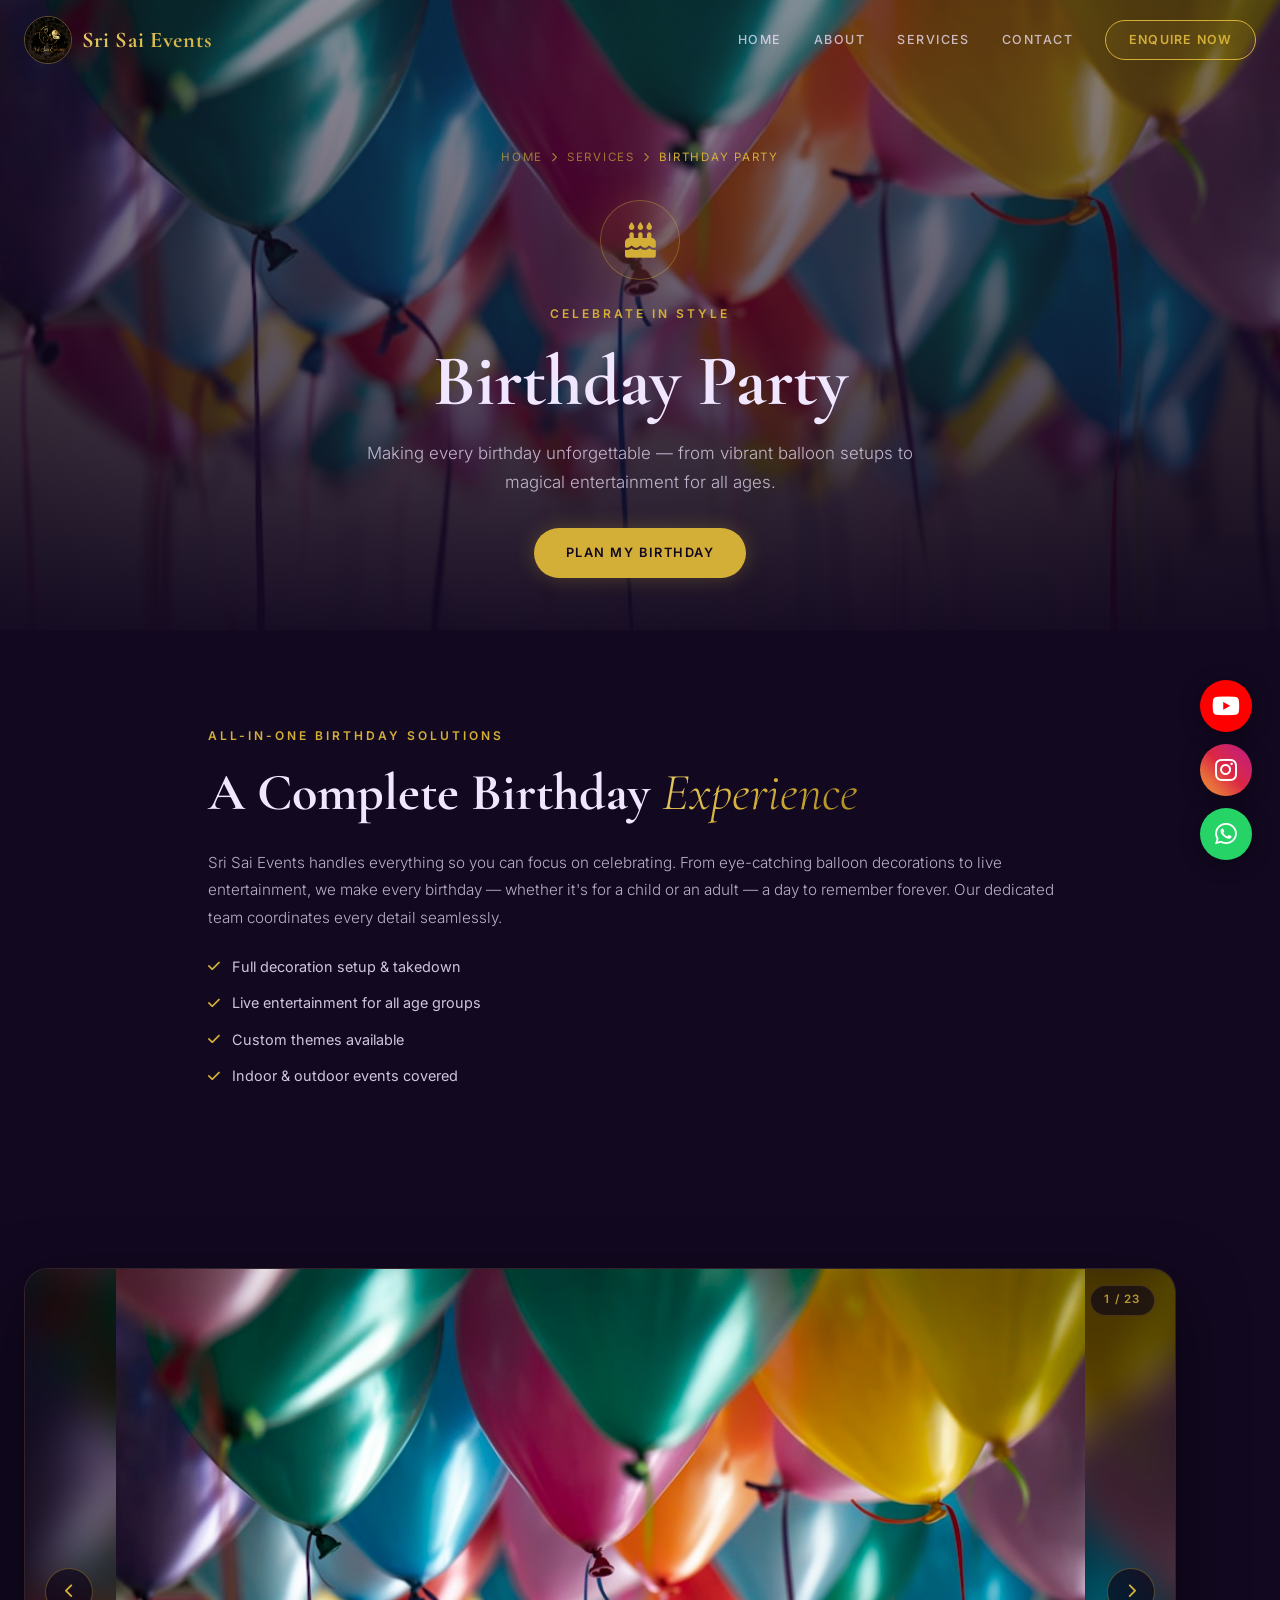
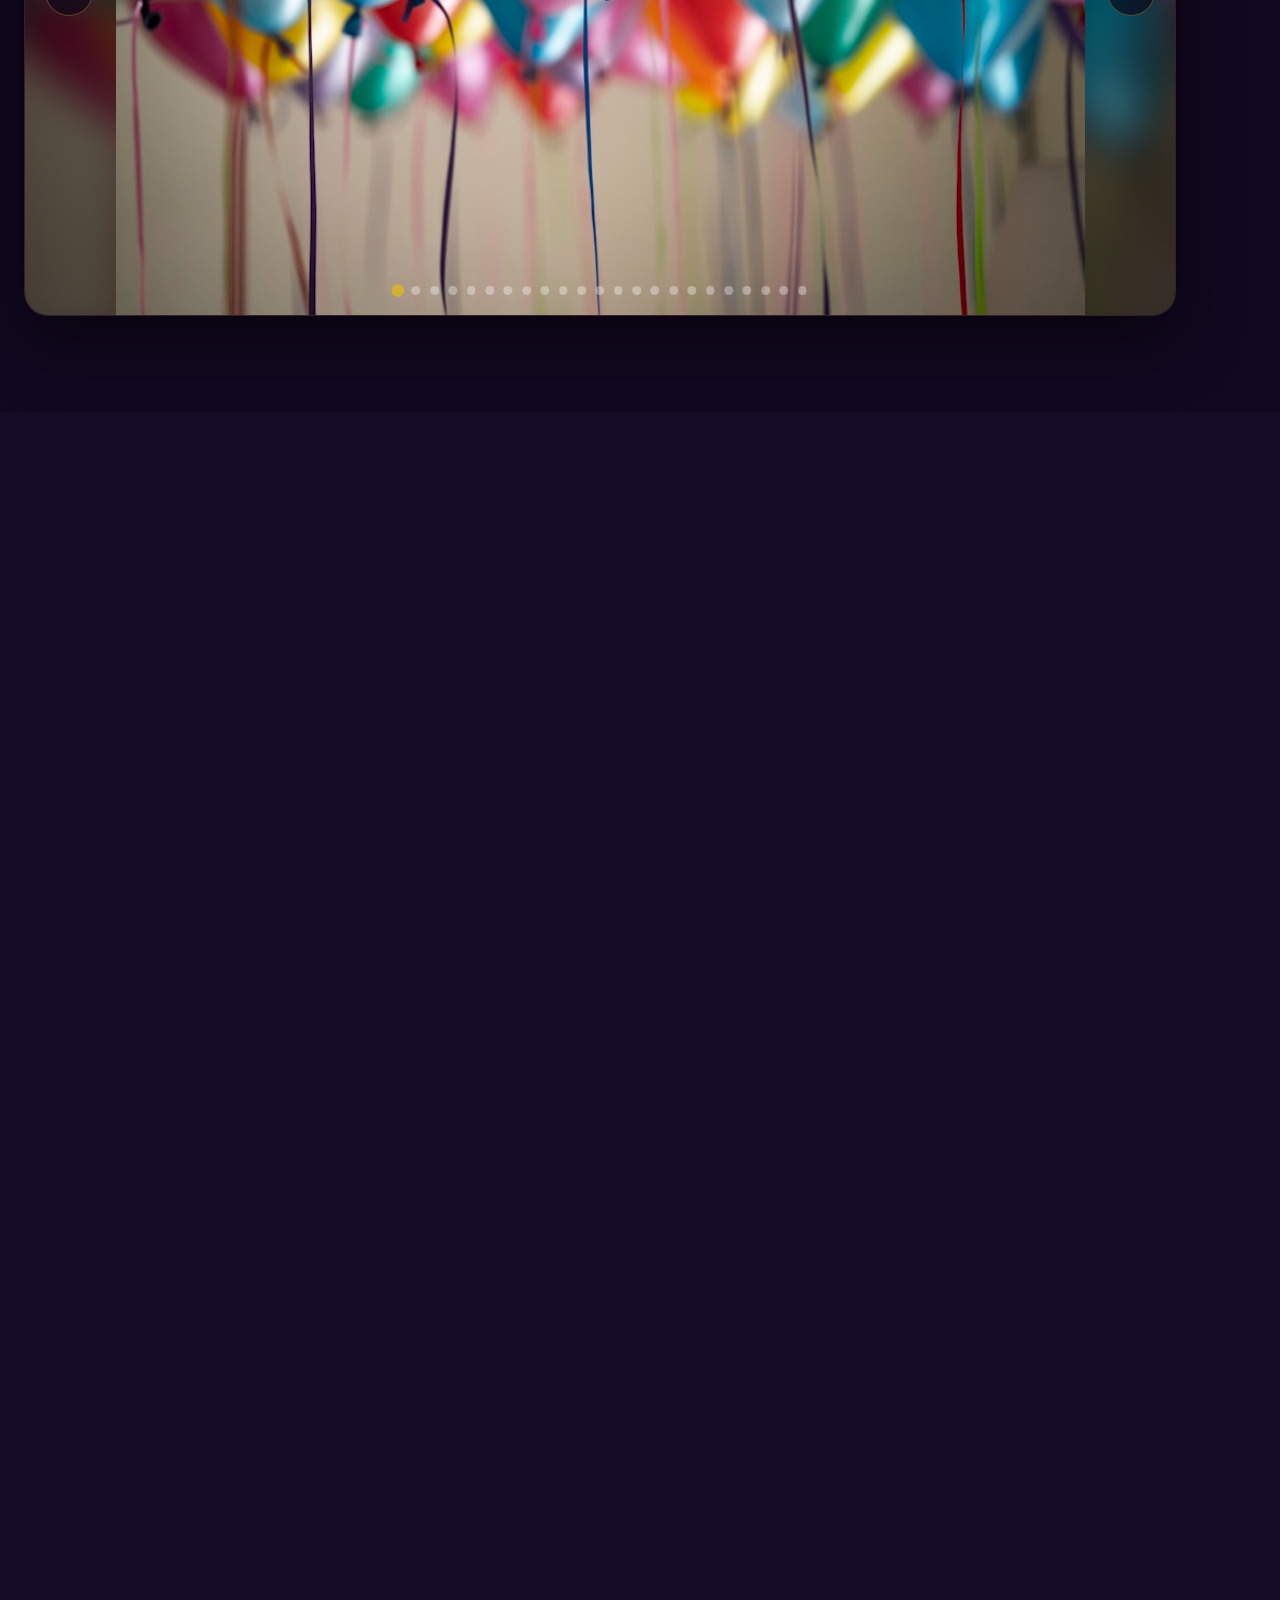
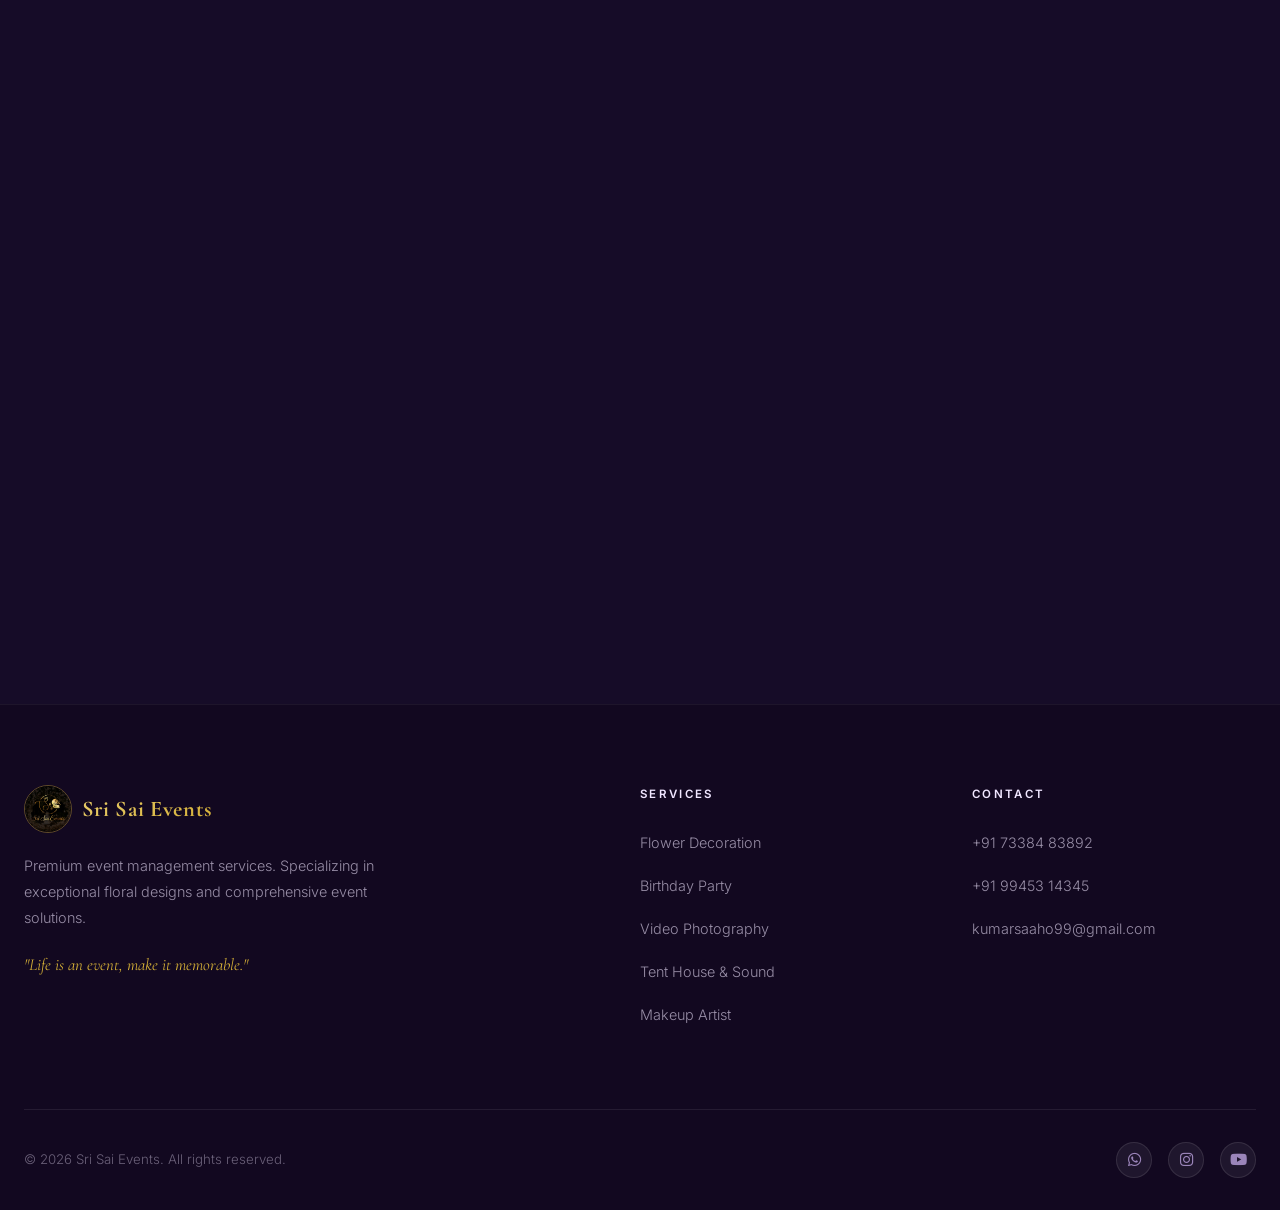
==== commit 330fdcad: "second version" ====
--- a/birthday-party.html
+++ b/birthday-party.html
@@ -49,7 +49,7 @@
       <nav class="breadcrumb">
         <a href="index.html">Home</a>
         <i class="fa-solid fa-chevron-right" style="font-size:0.6rem"></i>
-        <a href="index.html#services">Services</a>
+        <a href="index.html#gallery">Services</a>
         <i class="fa-solid fa-chevron-right" style="font-size:0.6rem"></i>
         <span>Birthday Party</span>
       </nav>
